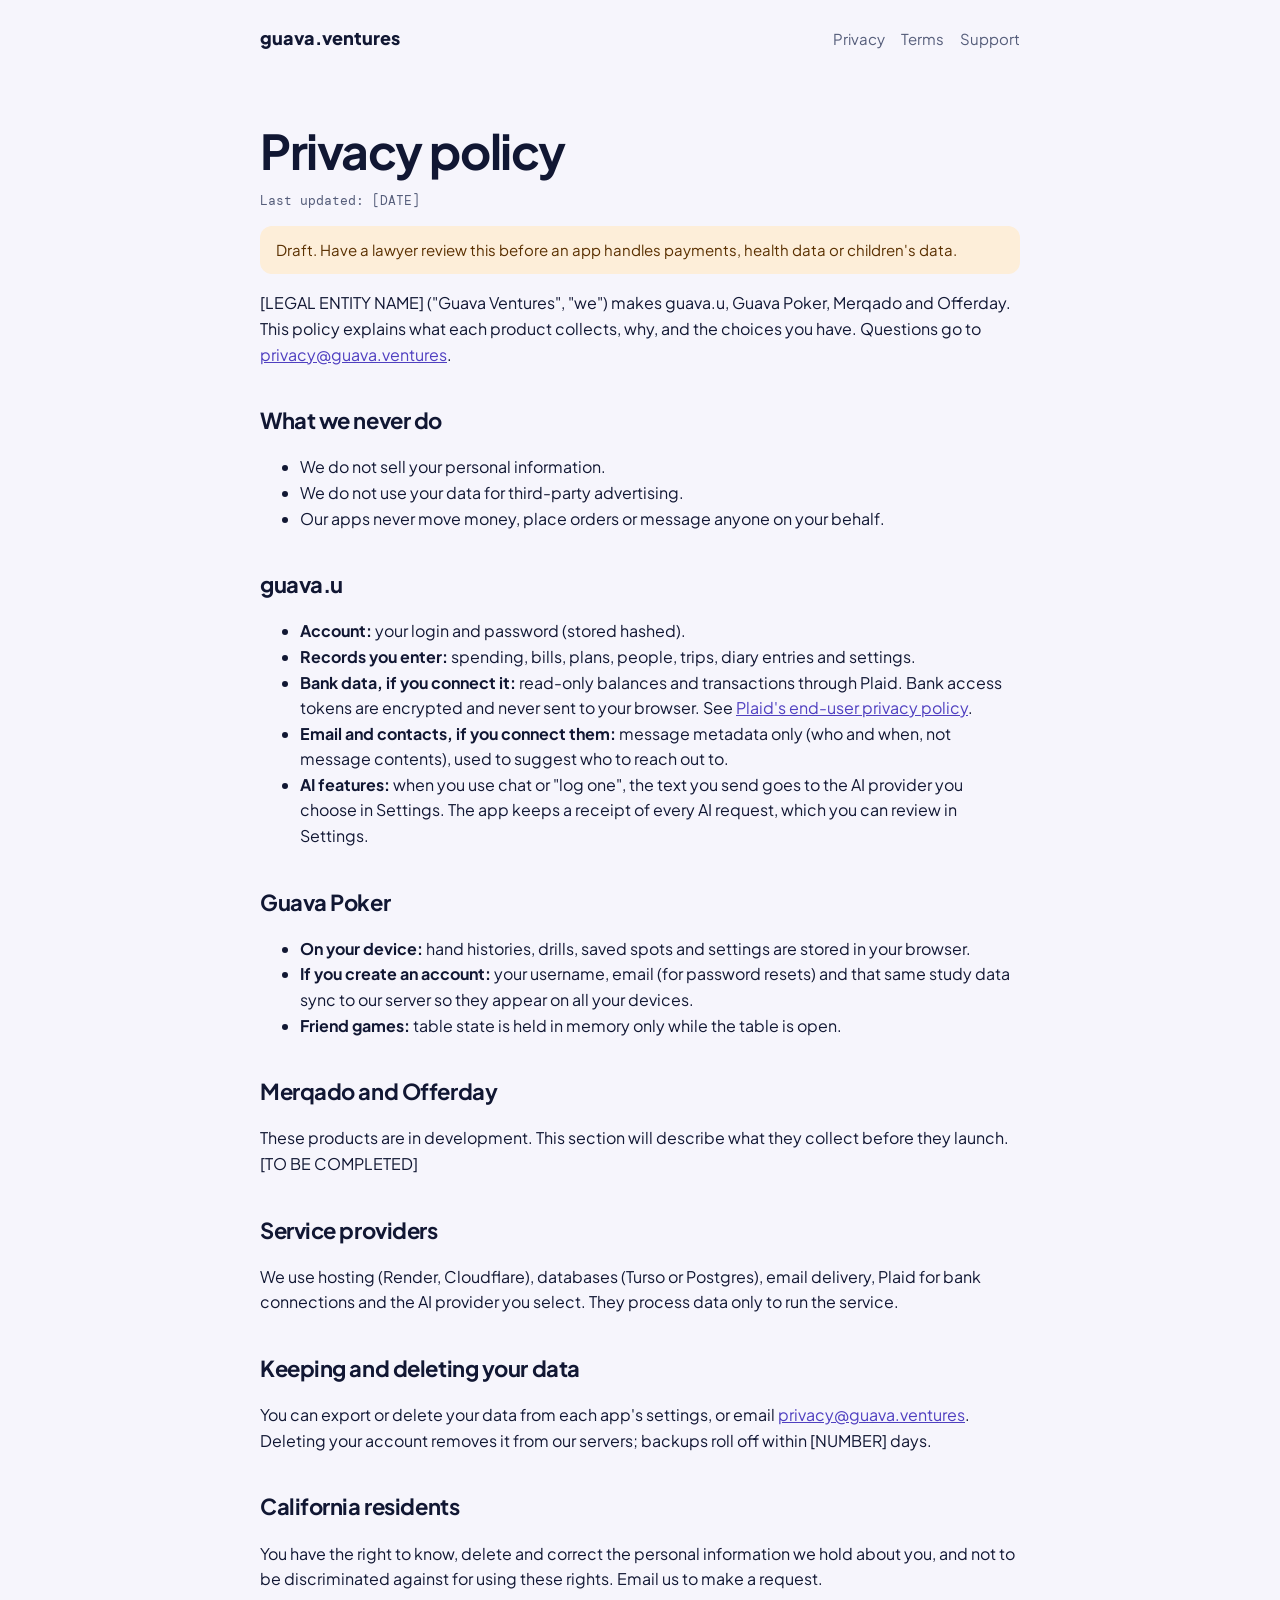
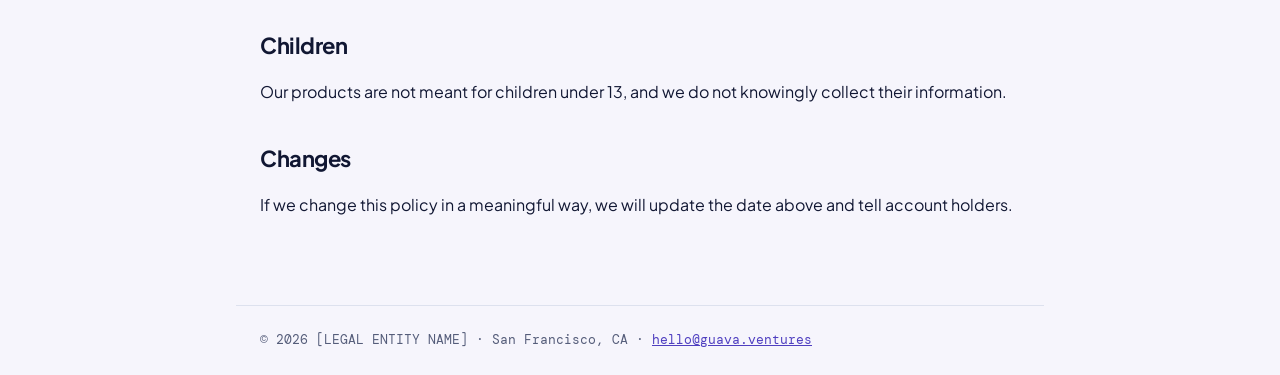
==== privacy/index.html @ d1579980 "Add the guava.ventures site: homepage, privacy, terms and support Co-Authored-By: Claude Opus 5.5 <n" ====
<!doctype html>
<html lang="en">
<head>
<meta charset="utf-8">
<meta name="viewport" content="width=device-width, initial-scale=1">
<title>Privacy policy · Guava Ventures</title>
<link rel="preconnect" href="https://fonts.googleapis.com">
<link href="https://fonts.googleapis.com/css2?family=Plus+Jakarta+Sans:wght@400;600;700;800&amp;family=DM+Mono:wght@400;500&amp;display=swap" rel="stylesheet">
<style>
body{margin:0;background:#f6f5fc;color:#111733;font-family:'Plus Jakarta Sans',ui-sans-serif,system-ui,sans-serif;line-height:1.6}
a{color:#4f3fc0}a:hover{color:#382a99}
nav,main,footer{max-width:760px;margin:0 auto;padding:24px}
nav{display:flex;flex-wrap:wrap;gap:16px;justify-content:space-between;align-items:center}
nav a.home{font-weight:800;font-size:18px;color:#111733;text-decoration:none}
nav .links a{margin-left:16px;color:#555d7a;text-decoration:none;font-size:15px}
h1{font-size:clamp(34px,6vw,48px);letter-spacing:-.03em;line-height:1.1;margin:24px 0 8px}
h2{font-size:22px;letter-spacing:-.02em;margin:36px 0 8px}
.meta{font-family:'DM Mono',ui-monospace,monospace;font-size:13px;color:#555d7a}
.note{background:#fdeed9;color:#5a3000;border-radius:12px;padding:12px 16px;font-size:15px}
footer{font-family:'DM Mono',ui-monospace,monospace;font-size:13px;color:#555d7a;border-top:1px solid #dde1ee;margin-top:48px}
</style>
</head>
<body>
<nav><a class="home" href="/">guava.ventures</a><span class="links"><a href="/privacy/">Privacy</a><a href="/terms/">Terms</a><a href="/support/">Support</a></span></nav>
<main>
<h1>Privacy policy</h1>
<p class="meta">Last updated: [DATE]</p>
<p class="note">Draft. Have a lawyer review this before an app handles payments, health data or children's data.</p>
<p>[LEGAL ENTITY NAME] ("Guava Ventures", "we") makes guava.u, Guava Poker, Merqado and Offerday. This policy explains what each product collects, why, and the choices you have. Questions go to <a href="mailto:privacy@guava.ventures">privacy@guava.ventures</a>.</p>
<h2>What we never do</h2>
<ul><li>We do not sell your personal information.</li><li>We do not use your data for third-party advertising.</li><li>Our apps never move money, place orders or message anyone on your behalf.</li></ul>
<h2>guava.u</h2>
<ul>
<li><strong>Account:</strong> your login and password (stored hashed).</li>
<li><strong>Records you enter:</strong> spending, bills, plans, people, trips, diary entries and settings.</li>
<li><strong>Bank data, if you connect it:</strong> read-only balances and transactions through Plaid. Bank access tokens are encrypted and never sent to your browser. See <a href="https://plaid.com/legal/#end-user-privacy-policy">Plaid's end-user privacy policy</a>.</li>
<li><strong>Email and contacts, if you connect them:</strong> message metadata only (who and when, not message contents), used to suggest who to reach out to.</li>
<li><strong>AI features:</strong> when you use chat or "log one", the text you send goes to the AI provider you choose in Settings. The app keeps a receipt of every AI request, which you can review in Settings.</li>
</ul>
<h2>Guava Poker</h2>
<ul>
<li><strong>On your device:</strong> hand histories, drills, saved spots and settings are stored in your browser.</li>
<li><strong>If you create an account:</strong> your username, email (for password resets) and that same study data sync to our server so they appear on all your devices.</li>
<li><strong>Friend games:</strong> table state is held in memory only while the table is open.</li>
</ul>
<h2>Merqado and Offerday</h2>
<p>These products are in development. This section will describe what they collect before they launch. [TO BE COMPLETED]</p>
<h2>Service providers</h2>
<p>We use hosting (Render, Cloudflare), databases (Turso or Postgres), email delivery, Plaid for bank connections and the AI provider you select. They process data only to run the service.</p>
<h2>Keeping and deleting your data</h2>
<p>You can export or delete your data from each app's settings, or email <a href="mailto:privacy@guava.ventures">privacy@guava.ventures</a>. Deleting your account removes it from our servers; backups roll off within [NUMBER] days.</p>
<h2>California residents</h2>
<p>You have the right to know, delete and correct the personal information we hold about you, and not to be discriminated against for using these rights. Email us to make a request.</p>
<h2>Children</h2>
<p>Our products are not meant for children under 13, and we do not knowingly collect their information.</p>
<h2>Changes</h2>
<p>If we change this policy in a meaningful way, we will update the date above and tell account holders.</p>
</main>
<footer>© 2026 [LEGAL ENTITY NAME] · San Francisco, CA · <a href="mailto:hello@guava.ventures">hello@guava.ventures</a></footer>
</body>
</html>
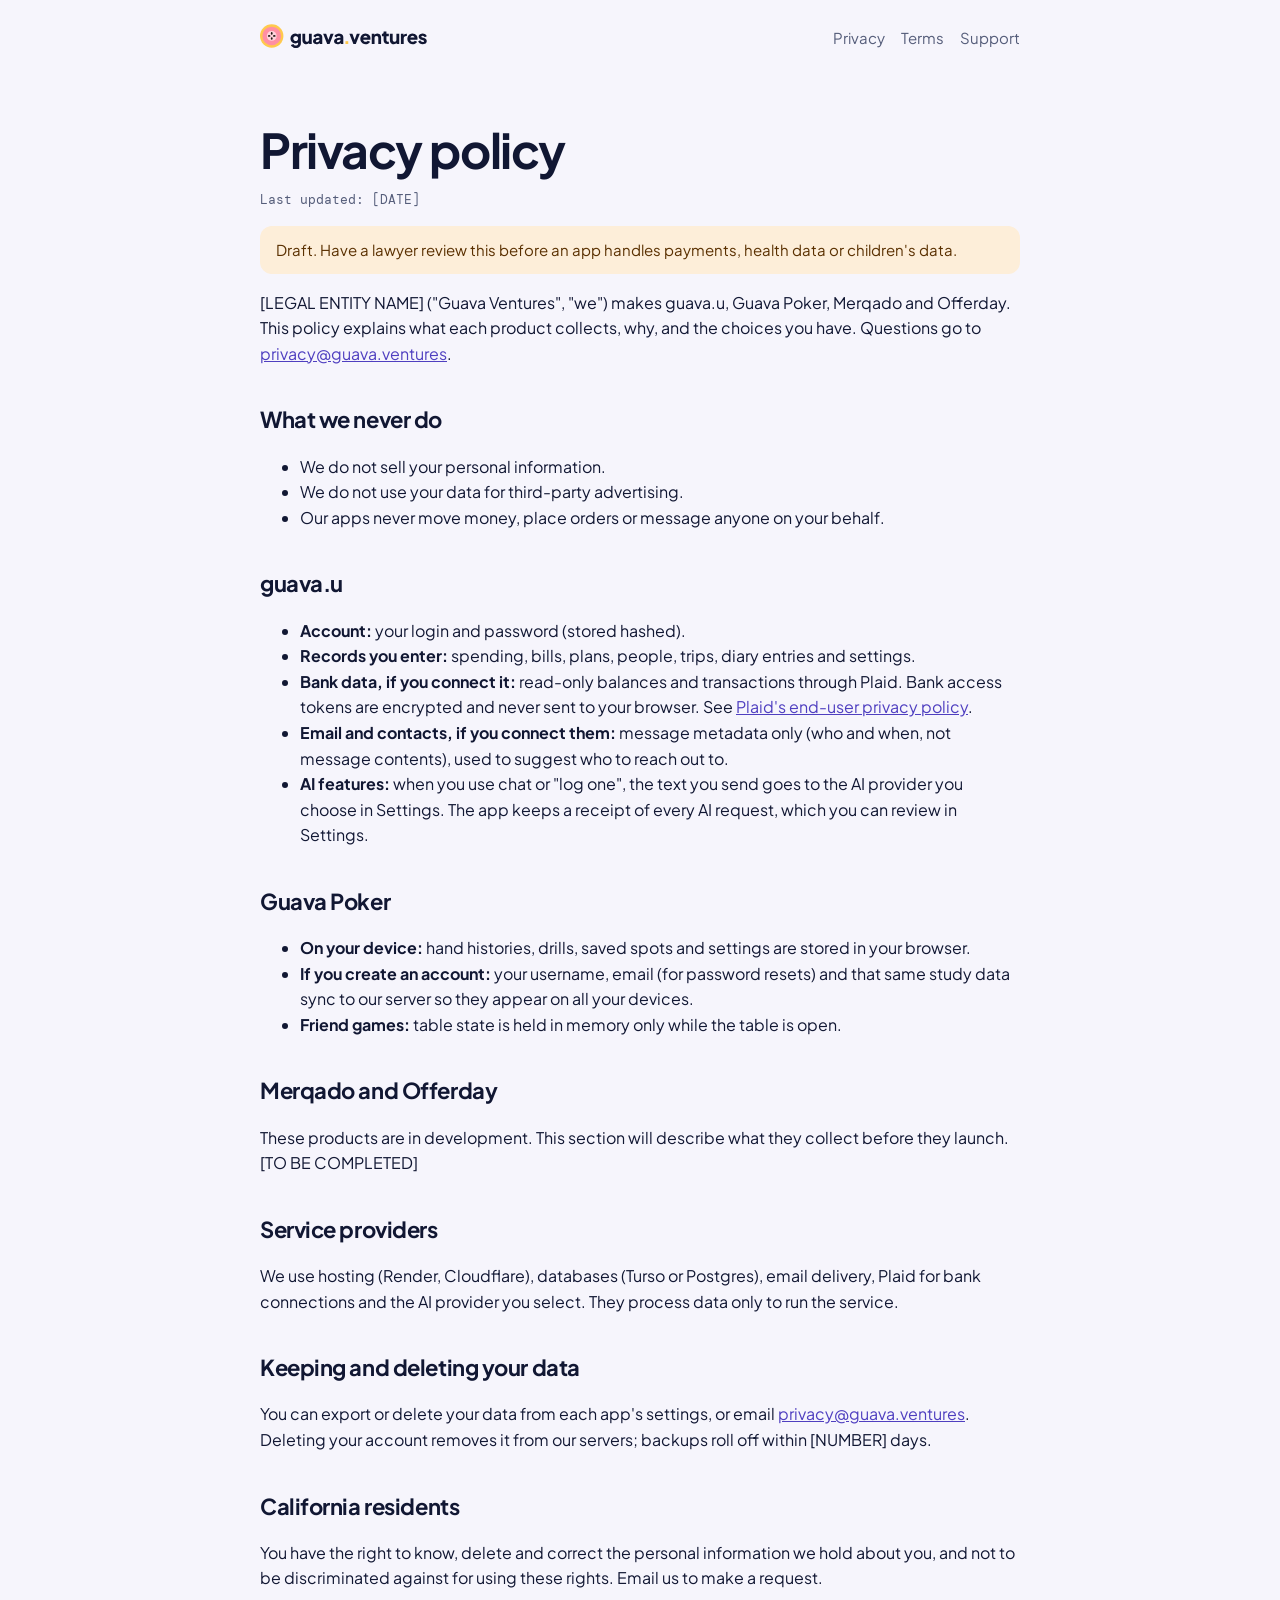
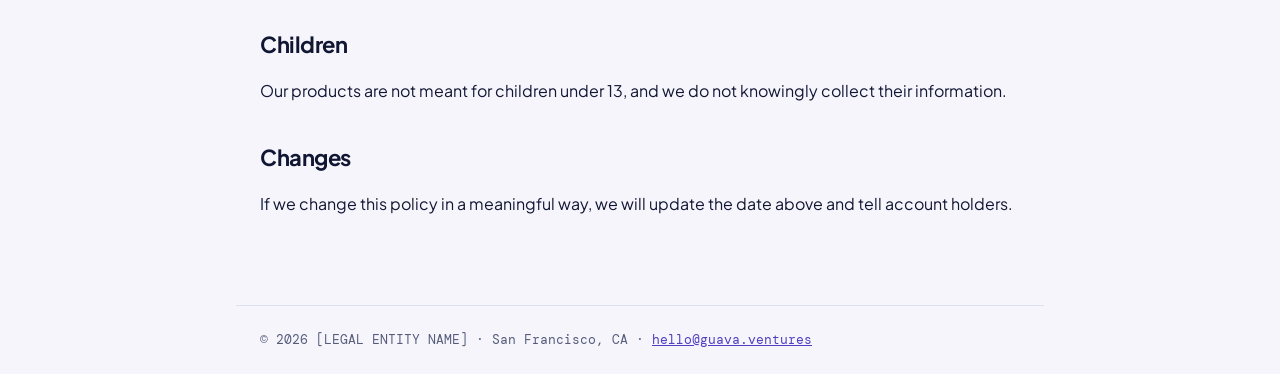
==== commit fa623d97: "Add the Guava Ventures logo to the site Dot wordmark plus the guava cross-section mark in the nav of" ====
--- a/privacy/index.html
+++ b/privacy/index.html
@@ -4,6 +4,10 @@
 <meta charset="utf-8">
 <meta name="viewport" content="width=device-width, initial-scale=1">
 <title>Privacy policy · Guava Ventures</title>
+<link rel="icon" href="/favicon.ico" sizes="any">
+<link rel="icon" href="/favicon.svg" type="image/svg+xml">
+<link rel="apple-touch-icon" href="/apple-touch-icon.png">
+<meta name="theme-color" content="#0a0f1e">
 <link rel="preconnect" href="https://fonts.googleapis.com">
 <link href="https://fonts.googleapis.com/css2?family=Plus+Jakarta+Sans:wght@400;600;700;800&amp;family=DM+Mono:wght@400;500&amp;display=swap" rel="stylesheet">
 <style>
@@ -11,7 +15,7 @@
 a{color:#4f3fc0}a:hover{color:#382a99}
 nav,main,footer{max-width:760px;margin:0 auto;padding:24px}
 nav{display:flex;flex-wrap:wrap;gap:16px;justify-content:space-between;align-items:center}
-nav a.home{font-weight:800;font-size:18px;color:#111733;text-decoration:none}
+nav a.home{display:block;line-height:0}nav a.home img{height:28px;width:auto;display:block}
 nav .links a{margin-left:16px;color:#555d7a;text-decoration:none;font-size:15px}
 h1{font-size:clamp(34px,6vw,48px);letter-spacing:-.03em;line-height:1.1;margin:24px 0 8px}
 h2{font-size:22px;letter-spacing:-.02em;margin:36px 0 8px}
@@ -21,7 +25,7 @@
 </style>
 </head>
 <body>
-<nav><a class="home" href="/">guava.ventures</a><span class="links"><a href="/privacy/">Privacy</a><a href="/terms/">Terms</a><a href="/support/">Support</a></span></nav>
+<nav><a class="home" href="/"><img src="/assets/logo/guava-ventures-lockup-ink.svg" alt="Guava Ventures" height="28"></a><span class="links"><a href="/privacy/">Privacy</a><a href="/terms/">Terms</a><a href="/support/">Support</a></span></nav>
 <main>
 <h1>Privacy policy</h1>
 <p class="meta">Last updated: [DATE]</p>
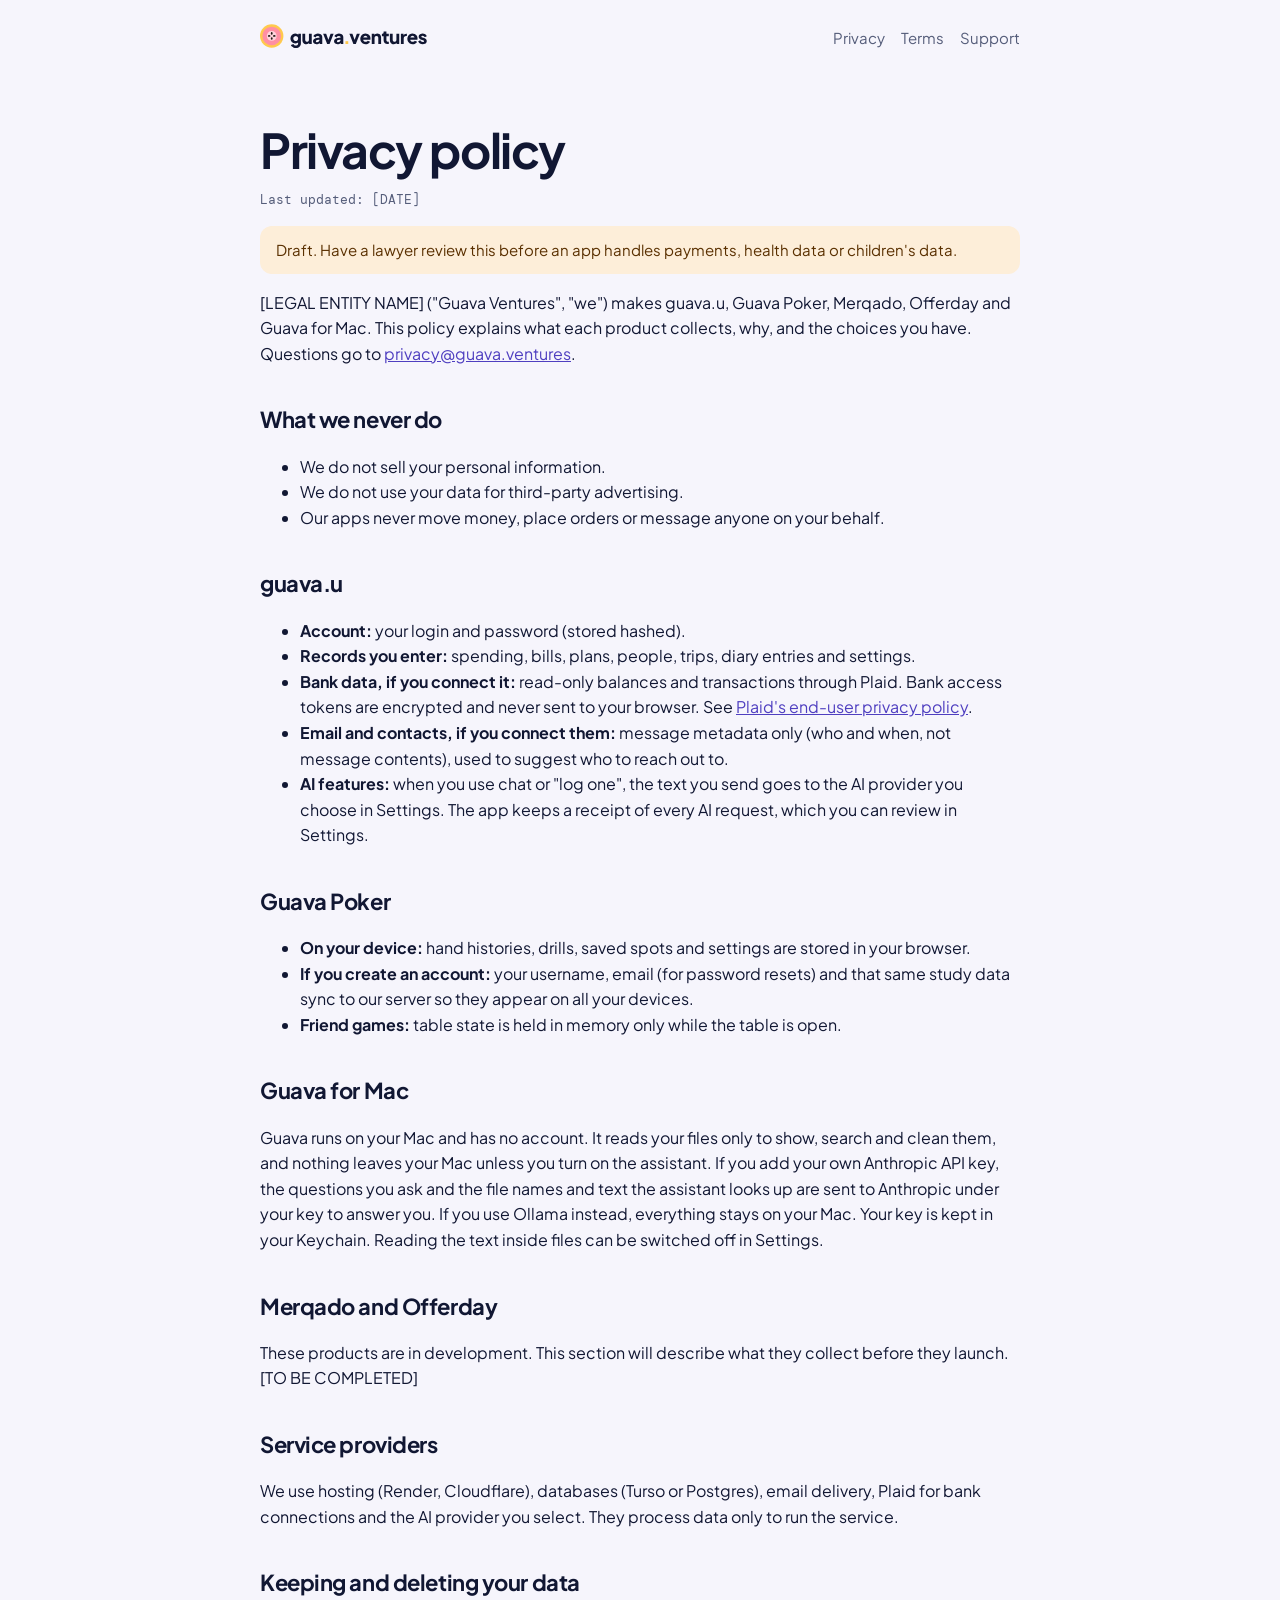
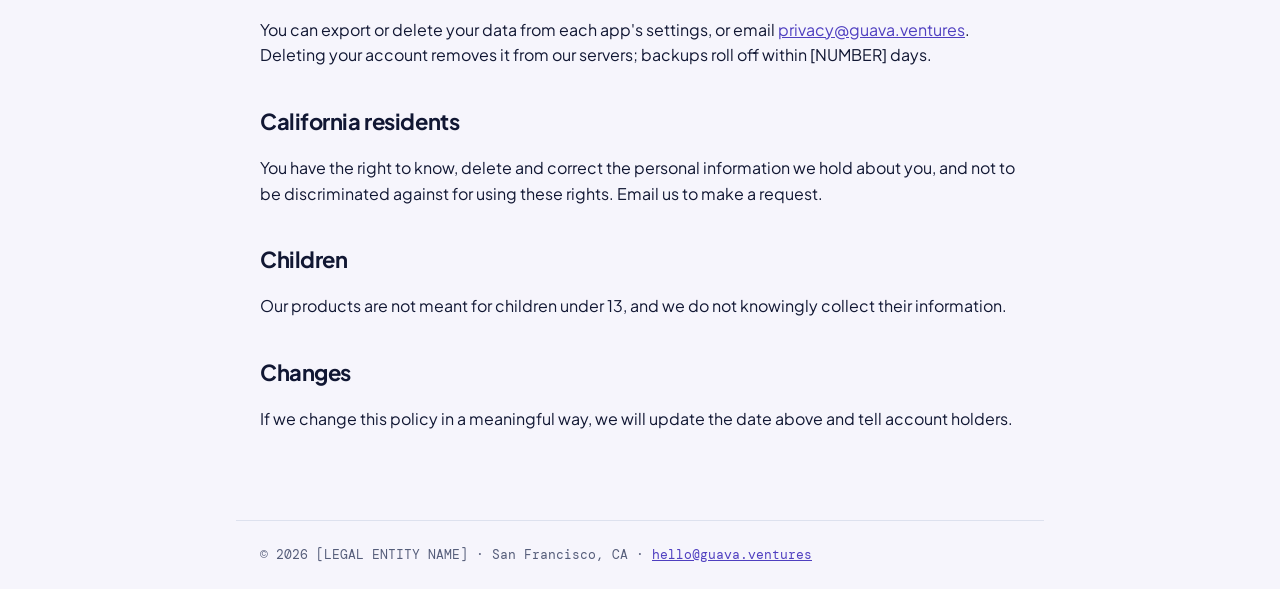
==== commit a2715dc9: "Add Guava for Mac to the site with a download New homepage section and nav link for the Guava Mac ap" ====
--- a/privacy/index.html
+++ b/privacy/index.html
@@ -30,7 +30,7 @@
 <h1>Privacy policy</h1>
 <p class="meta">Last updated: [DATE]</p>
 <p class="note">Draft. Have a lawyer review this before an app handles payments, health data or children's data.</p>
-<p>[LEGAL ENTITY NAME] ("Guava Ventures", "we") makes guava.u, Guava Poker, Merqado and Offerday. This policy explains what each product collects, why, and the choices you have. Questions go to <a href="mailto:privacy@guava.ventures">privacy@guava.ventures</a>.</p>
+<p>[LEGAL ENTITY NAME] ("Guava Ventures", "we") makes guava.u, Guava Poker, Merqado, Offerday and Guava for Mac. This policy explains what each product collects, why, and the choices you have. Questions go to <a href="mailto:privacy@guava.ventures">privacy@guava.ventures</a>.</p>
 <h2>What we never do</h2>
 <ul><li>We do not sell your personal information.</li><li>We do not use your data for third-party advertising.</li><li>Our apps never move money, place orders or message anyone on your behalf.</li></ul>
 <h2>guava.u</h2>
@@ -47,6 +47,8 @@
 <li><strong>If you create an account:</strong> your username, email (for password resets) and that same study data sync to our server so they appear on all your devices.</li>
 <li><strong>Friend games:</strong> table state is held in memory only while the table is open.</li>
 </ul>
+<h2>Guava for Mac</h2>
+<p>Guava runs on your Mac and has no account. It reads your files only to show, search and clean them, and nothing leaves your Mac unless you turn on the assistant. If you add your own Anthropic API key, the questions you ask and the file names and text the assistant looks up are sent to Anthropic under your key to answer you. If you use Ollama instead, everything stays on your Mac. Your key is kept in your Keychain. Reading the text inside files can be switched off in Settings.</p>
 <h2>Merqado and Offerday</h2>
 <p>These products are in development. This section will describe what they collect before they launch. [TO BE COMPLETED]</p>
 <h2>Service providers</h2>
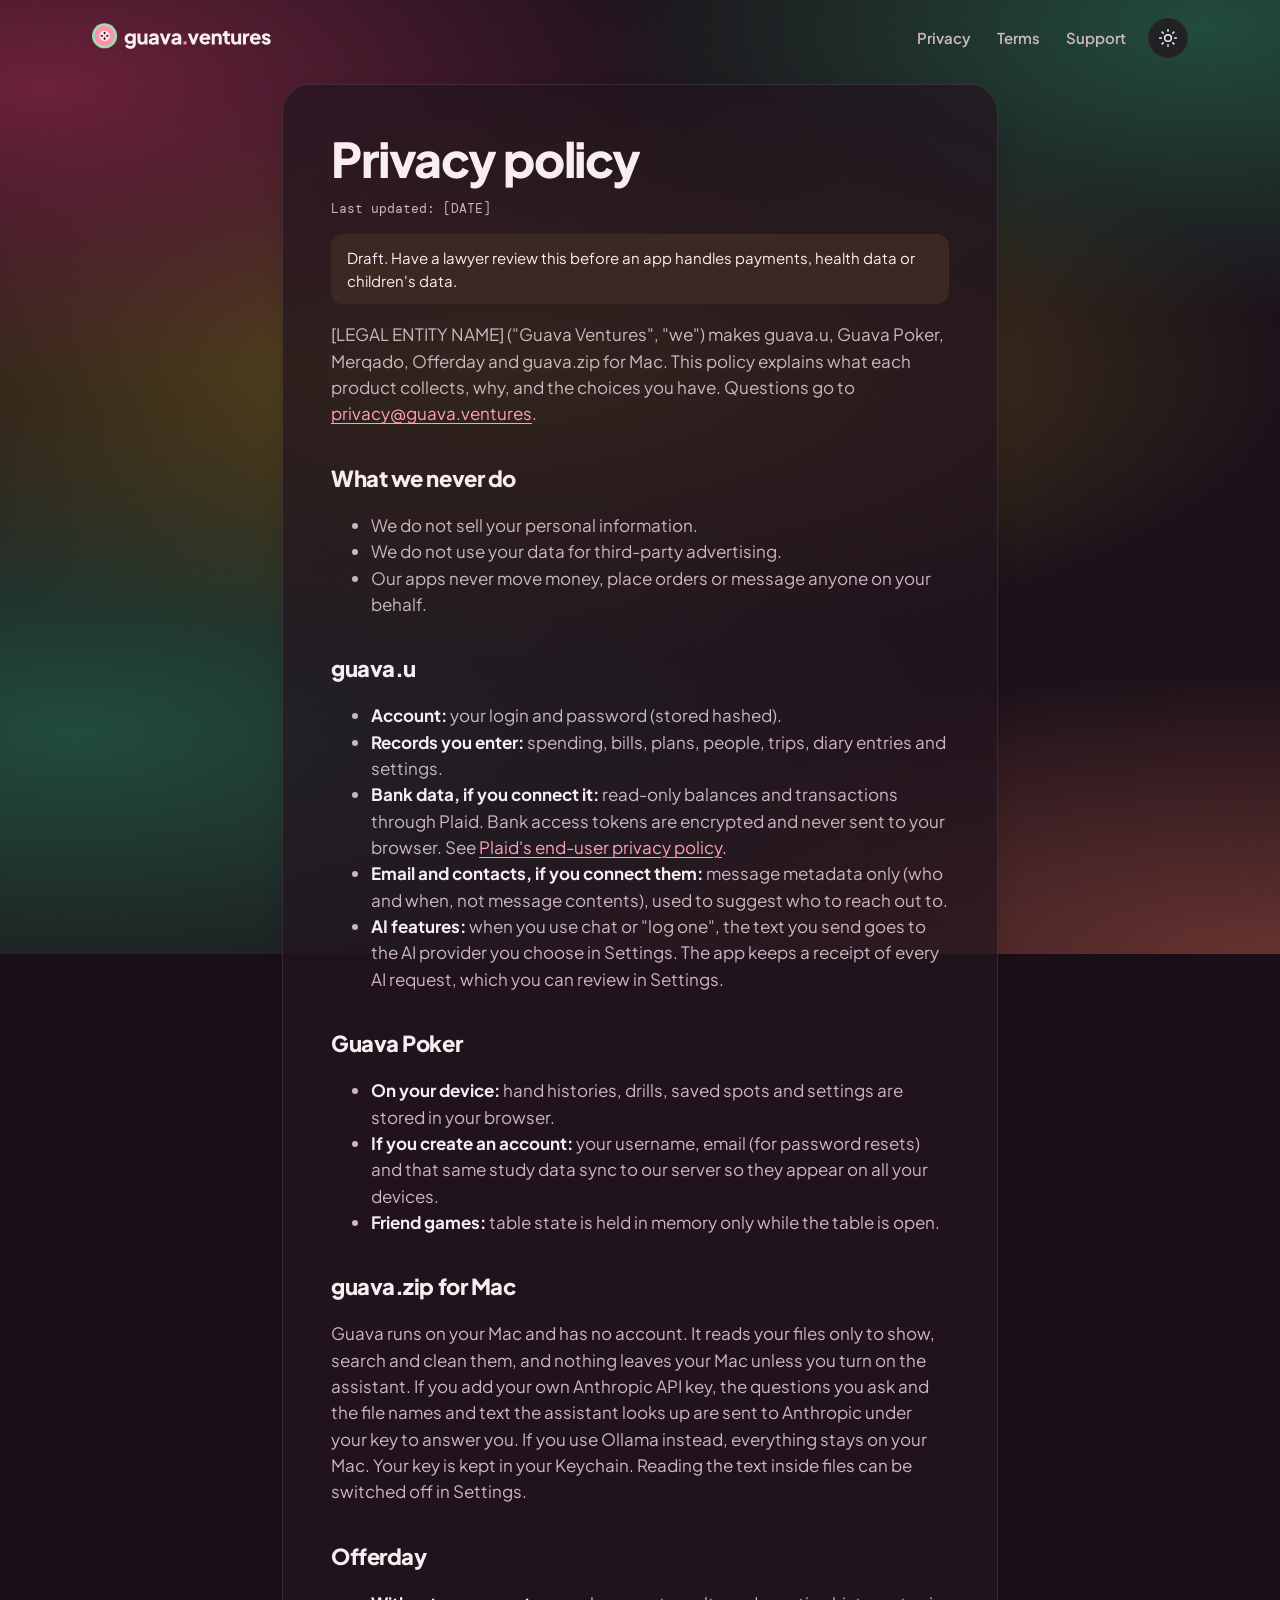
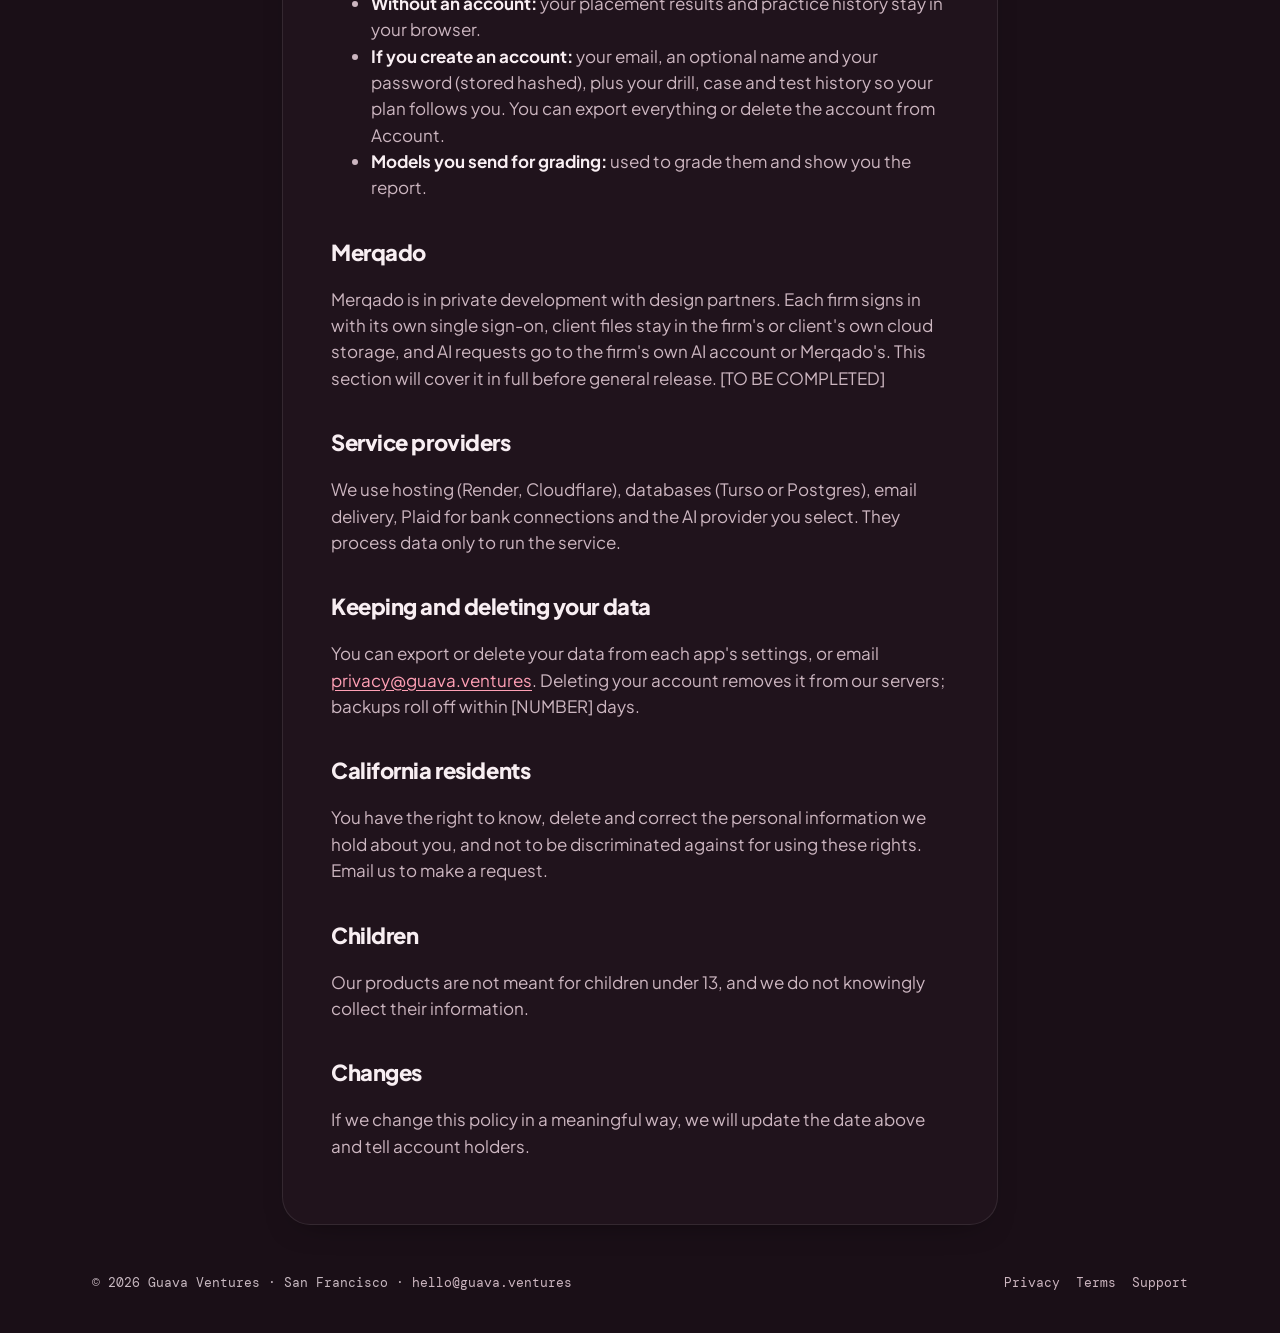
==== commit 6cc780bf: "Rebuild the site on the Guava theme and bring every product up to date - Living Guava sky (assets/gu" ====
--- a/privacy/index.html
+++ b/privacy/index.html
@@ -2,35 +2,37 @@
 <html lang="en">
 <head>
 <meta charset="utf-8">
-<meta name="viewport" content="width=device-width, initial-scale=1">
+<meta name="viewport" content="width=device-width, initial-scale=1, viewport-fit=cover">
 <title>Privacy policy · Guava Ventures</title>
 <link rel="icon" href="/favicon.ico" sizes="any">
 <link rel="icon" href="/favicon.svg" type="image/svg+xml">
 <link rel="apple-touch-icon" href="/apple-touch-icon.png">
-<meta name="theme-color" content="#0a0f1e">
+<meta name="theme-color" content="#fff4f2">
+<script>try{var c=JSON.parse(localStorage.getItem("guava-sky-vars")||"null");if(c){var r=document.documentElement;for(var k in c.v)r.style.setProperty(k,c.v[k]);r.dataset.theme=c.t;r.style.colorScheme=c.t;}}catch(e){}</script>
 <link rel="preconnect" href="https://fonts.googleapis.com">
-<link href="https://fonts.googleapis.com/css2?family=Plus+Jakarta+Sans:wght@400;600;700;800&amp;family=DM+Mono:wght@400;500&amp;display=swap" rel="stylesheet">
-<style>
-body{margin:0;background:#f6f5fc;color:#111733;font-family:'Plus Jakarta Sans',ui-sans-serif,system-ui,sans-serif;line-height:1.6}
-a{color:#4f3fc0}a:hover{color:#382a99}
-nav,main,footer{max-width:760px;margin:0 auto;padding:24px}
-nav{display:flex;flex-wrap:wrap;gap:16px;justify-content:space-between;align-items:center}
-nav a.home{display:block;line-height:0}nav a.home img{height:28px;width:auto;display:block}
-nav .links a{margin-left:16px;color:#555d7a;text-decoration:none;font-size:15px}
-h1{font-size:clamp(34px,6vw,48px);letter-spacing:-.03em;line-height:1.1;margin:24px 0 8px}
-h2{font-size:22px;letter-spacing:-.02em;margin:36px 0 8px}
-.meta{font-family:'DM Mono',ui-monospace,monospace;font-size:13px;color:#555d7a}
-.note{background:#fdeed9;color:#5a3000;border-radius:12px;padding:12px 16px;font-size:15px}
-footer{font-family:'DM Mono',ui-monospace,monospace;font-size:13px;color:#555d7a;border-top:1px solid #dde1ee;margin-top:48px}
-</style>
+<link rel="preconnect" href="https://fonts.gstatic.com" crossorigin>
+<link rel="stylesheet" href="/assets/site.css">
+<script type="module" src="/assets/site.js"></script>
 </head>
 <body>
-<nav><a class="home" href="/"><img src="/assets/logo/guava-ventures-lockup-ink.svg" alt="Guava Ventures" height="28"></a><span class="links"><a href="/privacy/">Privacy</a><a href="/terms/">Terms</a><a href="/support/">Support</a></span></nav>
-<main>
+<div class="page">
+<header class="site-head">
+<nav class="wrap-x" aria-label="Main">
+<a class="logo" href="/" aria-label="Guava Ventures home"><img class="ink" src="/assets/logo/guava-ventures-lockup-ink.svg" alt="Guava Ventures" width="178" height="28"><img class="white" src="/assets/logo/guava-ventures-lockup-white.svg" alt="Guava Ventures" width="178" height="28"></a>
+<div class="nav-links">
+<a class="p" href="/privacy/">Privacy</a>
+<a class="p" href="/terms/">Terms</a>
+<a class="p" href="/support/">Support</a>
+<button class="icon-btn" type="button" id="appearance-btn" aria-label="Appearance" aria-expanded="false" style="margin-left:8px"><svg viewBox="0 0 24 24" fill="none" stroke="currentColor" stroke-width="1.8" stroke-linecap="round" stroke-linejoin="round"><circle cx="12" cy="12" r="4"/><path d="M12 2v2M12 20v2M4.93 4.93l1.41 1.41M17.66 17.66l1.41 1.41M2 12h2M20 12h2M4.93 19.07l1.41-1.41M17.66 6.34l1.41-1.41"/></svg></button>
+</div>
+</nav>
+</header>
+<main class="doc" id="main">
+<div class="card">
 <h1>Privacy policy</h1>
 <p class="meta">Last updated: [DATE]</p>
 <p class="note">Draft. Have a lawyer review this before an app handles payments, health data or children's data.</p>
-<p>[LEGAL ENTITY NAME] ("Guava Ventures", "we") makes guava.u, Guava Poker, Merqado, Offerday and Guava for Mac. This policy explains what each product collects, why, and the choices you have. Questions go to <a href="mailto:privacy@guava.ventures">privacy@guava.ventures</a>.</p>
+<p>[LEGAL ENTITY NAME] ("Guava Ventures", "we") makes guava.u, Guava Poker, Merqado, Offerday and guava.zip for Mac. This policy explains what each product collects, why, and the choices you have. Questions go to <a href="mailto:privacy@guava.ventures">privacy@guava.ventures</a>.</p>
 <h2>What we never do</h2>
 <ul><li>We do not sell your personal information.</li><li>We do not use your data for third-party advertising.</li><li>Our apps never move money, place orders or message anyone on your behalf.</li></ul>
 <h2>guava.u</h2>
@@ -47,10 +49,16 @@
 <li><strong>If you create an account:</strong> your username, email (for password resets) and that same study data sync to our server so they appear on all your devices.</li>
 <li><strong>Friend games:</strong> table state is held in memory only while the table is open.</li>
 </ul>
-<h2>Guava for Mac</h2>
+<h2>guava.zip for Mac</h2>
 <p>Guava runs on your Mac and has no account. It reads your files only to show, search and clean them, and nothing leaves your Mac unless you turn on the assistant. If you add your own Anthropic API key, the questions you ask and the file names and text the assistant looks up are sent to Anthropic under your key to answer you. If you use Ollama instead, everything stays on your Mac. Your key is kept in your Keychain. Reading the text inside files can be switched off in Settings.</p>
-<h2>Merqado and Offerday</h2>
-<p>These products are in development. This section will describe what they collect before they launch. [TO BE COMPLETED]</p>
+<h2>Offerday</h2>
+<ul>
+<li><strong>Without an account:</strong> your placement results and practice history stay in your browser.</li>
+<li><strong>If you create an account:</strong> your email, an optional name and your password (stored hashed), plus your drill, case and test history so your plan follows you. You can export everything or delete the account from Account.</li>
+<li><strong>Models you send for grading:</strong> used to grade them and show you the report.</li>
+</ul>
+<h2>Merqado</h2>
+<p>Merqado is in private development with design partners. Each firm signs in with its own single sign-on, client files stay in the firm's or client's own cloud storage, and AI requests go to the firm's own AI account or Merqado's. This section will cover it in full before general release. [TO BE COMPLETED]</p>
 <h2>Service providers</h2>
 <p>We use hosting (Render, Cloudflare), databases (Turso or Postgres), email delivery, Plaid for bank connections and the AI provider you select. They process data only to run the service.</p>
 <h2>Keeping and deleting your data</h2>
@@ -61,7 +69,12 @@
 <p>Our products are not meant for children under 13, and we do not knowingly collect their information.</p>
 <h2>Changes</h2>
 <p>If we change this policy in a meaningful way, we will update the date above and tell account holders.</p>
+</div>
 </main>
-<footer>© 2026 [LEGAL ENTITY NAME] · San Francisco, CA · <a href="mailto:hello@guava.ventures">hello@guava.ventures</a></footer>
+<footer class="site-foot wrap-x">
+<span>© 2026 Guava Ventures · San Francisco · <a href="mailto:hello@guava.ventures">hello@guava.ventures</a></span>
+<nav aria-label="Legal"><a href="/privacy/">Privacy</a><a href="/terms/">Terms</a><a href="/support/">Support</a></nav>
+</footer>
+</div>
 </body>
 </html>
--- a/assets/site.css
+++ b/assets/site.css
@@ -0,0 +1,279 @@
+/* guava.ventures: page styles on top of the Guava theme (guava-sky.js).
+   Every colour comes from the theme variables; none is hard-coded here except the Merqado and Offerday wordmarks. */
+
+:root {
+  /* Fallbacks before the sky script runs (Guava look at midday). */
+  --ground: #fff4f2; --panel: #ffffff; --panel-glass: rgba(255,255,255,.74); --ink: #2a1520; --ink-soft: #634753; --ink-faint: #785b67;
+  --rule: #f2e0e2; --rule-strong: #b89aa6; --accent: #821e39; --accent-fill: #d23a63; --on-accent: #ffffff; --accent-soft: #fbe3e9; --accent-line: #e99db1;
+  --good: #157a4f; --signal: #9c5208; --bad: #b8352f; --hero-bg: linear-gradient(135deg, #ff92a8, #9fdcb0, #f6e48a); --hero-on: #17132a;
+  --f-body: "Plus Jakarta Sans", ui-sans-serif, system-ui, sans-serif; --f-display: var(--f-body);
+  --f-mono: "DM Mono", ui-monospace, Menlo, monospace;
+  --radius-card: 20px;
+  --radius-big: 28px;
+  --shadow-card: 0 1px 1px rgba(40,24,110,.04), 0 12px 32px -20px rgba(40,24,110,.35);
+  --max: 1160px;
+  --gutter: clamp(16px, 4vw, 32px);
+}
+*, *::before, *::after { box-sizing: border-box; }
+html { scroll-behavior: smooth; -webkit-text-size-adjust: 100%; }
+body { line-height: 1.55; font-size: 17px; overflow-x: hidden; -webkit-font-smoothing: antialiased; }
+img { max-width: 100%; }
+a { color: var(--accent); text-underline-offset: 3px; }
+a:hover { color: var(--ink); }
+:focus-visible { outline: 2px solid var(--accent); outline-offset: 3px; border-radius: 6px; }
+::selection { background: var(--accent-soft); color: var(--ink); }
+.page { position: relative; z-index: 1; }
+.mono { font-family: var(--f-mono); }
+.wrap-x { max-width: var(--max); margin: 0 auto; padding-left: var(--gutter); padding-right: var(--gutter); }
+.skip { position: absolute; left: -999px; top: 8px; z-index: 50; }
+.skip:focus { left: 8px; }
+
+/* Logo: ink on a light sky, white on a dark one. */
+.logo { display: block; line-height: 0; }
+.logo img { height: 30px; width: auto; display: block; }
+.logo .white { display: none; }
+:root[data-theme="dark"] .logo .ink { display: none; }
+:root[data-theme="dark"] .logo .white { display: block; }
+
+/* Header: sits on the sky at rest, frosts once the page scrolls. */
+.site-head { position: sticky; top: 0; z-index: 10; }
+.site-head::before { content: ""; position: absolute; inset: 0 0 -28px; z-index: -1; opacity: 0; pointer-events: none; transition: opacity .2s ease;
+  background: color-mix(in srgb, var(--ground) 78%, transparent); -webkit-backdrop-filter: blur(24px) saturate(1.4); backdrop-filter: blur(24px) saturate(1.4);
+  -webkit-mask-image: linear-gradient(#000 calc(100% - 28px), transparent); mask-image: linear-gradient(#000 calc(100% - 28px), transparent); }
+body.scrolled .site-head::before { opacity: 1; }
+.site-head nav { display: flex; align-items: center; justify-content: space-between; gap: 12px; padding-top: 18px; padding-bottom: 18px; }
+.nav-links { display: flex; align-items: center; gap: 2px; }
+.nav-links a { padding: 8px 12px; border-radius: 999px; color: var(--ink-soft); text-decoration: none; font-size: 15px; font-weight: 600; }
+.nav-links a:hover { color: var(--ink); background: color-mix(in srgb, var(--panel) 55%, transparent); }
+.icon-btn { width: 40px; height: 40px; border-radius: 50%; display: grid; place-items: center; cursor: pointer; color: var(--ink);
+  border: 1px solid color-mix(in srgb, var(--rule) 75%, transparent); background: var(--panel-glass);
+  -webkit-backdrop-filter: blur(16px) saturate(1.3); backdrop-filter: blur(16px) saturate(1.3); }
+.icon-btn:hover { border-color: var(--accent); }
+.icon-btn svg { width: 20px; height: 20px; }
+@media (max-width: 860px) { .nav-links a.p { display: none; } }
+
+/* Buttons: pills. */
+.btn { display: inline-flex; align-items: center; justify-content: center; gap: 8px; padding: 13px 24px; border-radius: 999px; border: 0; cursor: pointer;
+  font: inherit; font-weight: 700; font-size: 16px; text-decoration: none; white-space: nowrap; transition: transform .15s ease, box-shadow .15s ease; }
+.btn:active { transform: scale(.98); }
+.btn-primary { background: var(--accent-fill); color: var(--on-accent); box-shadow: 0 10px 24px -14px var(--accent-fill); }
+.btn-primary:hover { color: var(--on-accent); box-shadow: 0 14px 28px -14px var(--accent-fill); }
+.btn-glass { background: var(--panel-glass); color: var(--ink); border: 1px solid color-mix(in srgb, var(--rule) 75%, transparent);
+  -webkit-backdrop-filter: blur(16px) saturate(1.3); backdrop-filter: blur(16px) saturate(1.3); }
+.btn-glass:hover { color: var(--ink); border-color: var(--accent); }
+.btn-sm { padding: 9px 16px; font-size: 14px; }
+
+/* Type. */
+.eyebrow { margin: 0; font-family: var(--f-mono); font-size: 13px; letter-spacing: .08em; text-transform: uppercase; color: var(--ink-soft); }
+.eyebrow b { color: var(--accent); font-weight: 500; }
+h1, h2, h3 { font-family: var(--f-display); margin: 0; color: var(--ink); }
+.display { font-size: clamp(46px, 8.2vw, 92px); line-height: .98; letter-spacing: -.045em; font-weight: 800; }
+.h1 { font-size: clamp(38px, 5.4vw, 56px); line-height: 1.04; letter-spacing: -.035em; font-weight: 800; }
+.h2 { font-size: clamp(30px, 4.4vw, 44px); line-height: 1.08; letter-spacing: -.03em; font-weight: 800; }
+.h3 { font-size: 22px; line-height: 1.2; letter-spacing: -.015em; font-weight: 800; }
+.lead { margin: 0; font-size: clamp(18px, 2.2vw, 21px); color: var(--ink-soft); }
+.dot { color: var(--accent); }
+
+/* Hero. */
+.hero { padding-top: clamp(56px, 11vh, 120px); padding-bottom: clamp(56px, 10vh, 112px); display: grid; gap: 28px; justify-items: center; text-align: center; }
+.hero .display { max-width: 15ch; }
+.hero .lead { max-width: 46ch; }
+.hero-ctas { display: flex; flex-wrap: wrap; gap: 12px; justify-content: center; }
+
+/* At a glance: one glass card per product. */
+.glance { padding-bottom: clamp(56px, 9vh, 96px); }
+.glance-grid { display: grid; grid-template-columns: repeat(5, minmax(0, 1fr)); gap: 12px; margin: 0; padding: 0; list-style: none; }
+@media (max-width: 1040px) { .glance-grid { grid-template-columns: repeat(3, minmax(0, 1fr)); } }
+@media (max-width: 680px) { .glance-grid { grid-template-columns: repeat(2, minmax(0, 1fr)); } }
+@media (max-width: 420px) { .glance-grid { grid-template-columns: 1fr; } }
+.glance-card { display: flex; flex-direction: column; gap: 10px; height: 100%; padding: 18px; color: var(--ink); text-decoration: none; transition: transform .2s ease, border-color .2s ease; }
+.glance-card:hover { color: var(--ink); transform: translateY(-2px); border-color: var(--accent-line); }
+.glance-card .num { font-family: var(--f-mono); font-size: 12px; color: var(--ink-faint); }
+.glance-card .name { font-weight: 800; font-size: 19px; letter-spacing: -.015em; }
+.glance-card .what { font-size: 14.5px; color: var(--ink-soft); line-height: 1.45; flex: 1; }
+.chip { display: inline-flex; align-items: center; gap: 6px; align-self: flex-start; padding: 4px 10px; border-radius: 999px; font-family: var(--f-mono); font-size: 11.5px;
+  letter-spacing: .06em; text-transform: uppercase; background: var(--accent-soft); color: var(--accent); }
+.chip i { width: 7px; height: 7px; border-radius: 50%; background: currentColor; }
+.chip.live { background: color-mix(in srgb, var(--good) 14%, var(--panel)); color: var(--good); }
+
+/* Product stories. */
+.product { padding-top: clamp(40px, 7vh, 72px); padding-bottom: clamp(40px, 7vh, 72px); scroll-margin-top: 64px; }
+.story { display: grid; grid-template-columns: minmax(0, 1fr) minmax(0, 1fr); gap: clamp(28px, 5vw, 64px); align-items: center; padding: clamp(24px, 4.5vw, 56px); border-radius: var(--radius-big); }
+.story.flip .copy { order: 2; }
+@media (max-width: 880px) { .story { grid-template-columns: 1fr; } .story.flip .copy { order: 0; } }
+.copy { display: flex; flex-direction: column; gap: 18px; min-width: 0; }
+.copy ul { margin: 0; padding: 0; list-style: none; display: grid; gap: 10px; }
+.copy li { position: relative; padding-left: 22px; color: var(--ink-soft); font-size: 16.5px; }
+.copy li::before { content: ""; position: absolute; left: 2px; top: .62em; width: 8px; height: 8px; border-radius: 50%; background: var(--accent-fill); }
+.copy li b { color: var(--ink); font-weight: 700; }
+.row { display: flex; flex-wrap: wrap; gap: 12px 18px; align-items: center; }
+.meta { font-family: var(--f-mono); font-size: 13px; color: var(--ink-faint); }
+.visual { display: flex; justify-content: center; min-width: 0; }
+
+/* Mock screens inside the stories: panels on panels, coloured only by theme variables. */
+.screen { width: 100%; background: var(--panel); border: 1px solid var(--rule); border-radius: 18px; overflow: hidden; box-shadow: 0 30px 60px -40px rgba(20,10,40,.55); }
+.screen-bar { display: flex; align-items: center; gap: 6px; padding: 11px 14px; border-bottom: 1px solid var(--rule); background: color-mix(in srgb, var(--accent-soft) 60%, var(--panel)); }
+.screen-bar i { width: 10px; height: 10px; border-radius: 50%; background: var(--rule-strong); opacity: .6; }
+.screen-bar span { margin-left: 8px; font-size: 13px; font-weight: 700; color: var(--ink-soft); }
+.screen-body { padding: 18px; display: grid; gap: 10px; }
+.line { display: flex; justify-content: space-between; align-items: center; gap: 12px; padding: 11px 13px; border-radius: 12px; background: color-mix(in srgb, var(--ground) 55%, var(--panel)); font-size: 14px; color: var(--ink); }
+.line .v { font-family: var(--f-mono); font-size: 13px; color: var(--ink-soft); white-space: nowrap; }
+.tile { width: 28px; height: 28px; border-radius: 9px; flex: none; display: grid; place-items: center; font-size: 13px; font-weight: 800; }
+
+/* Phone frame. */
+.phone { width: min(300px, 100%); border-radius: 46px; padding: 11px; background: var(--ink); box-shadow: 0 40px 70px -40px rgba(20,10,40,.7); }
+.phone-screen { position: relative; overflow: hidden; border-radius: 36px; min-height: 560px; display: flex; flex-direction: column; gap: 12px; padding: 22px 16px 16px; color: var(--ink);
+  background:
+    radial-gradient(90% 50% at var(--sun-x, 30%) 4%, var(--art1) 0%, transparent 70%),
+    radial-gradient(80% 45% at 92% 30%, var(--art2) 0%, transparent 72%),
+    radial-gradient(90% 45% at 8% 80%, var(--art3) 0%, transparent 72%),
+    radial-gradient(90% 40% at 92% 100%, var(--art4) 0%, transparent 70%),
+    var(--ground); }
+.phone-screen > * { position: relative; }
+:root[data-theme="dark"] .phone { background: color-mix(in srgb, var(--panel) 65%, #000); box-shadow: 0 0 0 1px var(--rule), 0 40px 70px -40px rgba(0,0,0,.8); }
+.phone img.shot { display: block; width: 100%; height: auto; border-radius: 36px; }
+.phone .status { display: flex; justify-content: space-between; font-size: 12px; font-weight: 700; padding: 0 6px; }
+.phone .hero-card { border-radius: 20px; padding: 16px; background: var(--hero-bg); color: var(--hero-on); }
+.phone .hero-card p { margin: 0; }
+.phone .glassrow { display: flex; align-items: center; gap: 10px; padding: 11px 12px; border-radius: 14px; background: var(--panel-glass); font-size: 13.5px; border: 1px solid color-mix(in srgb, var(--rule) 60%, transparent); }
+.phone .tabbar { margin-top: auto; display: flex; justify-content: space-around; padding: 11px 6px; border-radius: 22px; font-size: 11.5px; font-weight: 700; color: var(--ink-soft);
+  background: color-mix(in srgb, var(--panel) 82%, transparent); -webkit-backdrop-filter: blur(16px) saturate(1.3); backdrop-filter: blur(16px) saturate(1.3); }
+.phone .tabbar .on { color: var(--accent); }
+
+/* Poker table. */
+.felt { width: 100%; max-width: 520px; border-radius: 22px; padding: 24px; display: grid; gap: 16px; color: #fff;
+  background: radial-gradient(120% 90% at 30% 0%, rgba(255,255,255,.12), transparent 60%), color-mix(in srgb, var(--good) 56%, #000); }
+.felt .meta { color: inherit; opacity: .85; }
+.cards { display: flex; gap: 8px; flex-wrap: wrap; }
+.pcard { width: 48px; height: 68px; border-radius: 9px; background: var(--panel); color: var(--ink); display: grid; place-items: center; font-weight: 800; font-size: 18px; box-shadow: 0 6px 14px -8px rgba(0,0,0,.5); }
+.pcard.red { color: var(--bad); }
+.coach { background: var(--panel-glass); color: var(--ink); border-radius: 14px; padding: 14px; font-size: 15px; }
+.freq { display: flex; height: 10px; border-radius: 999px; overflow: hidden; }
+
+/* Merqado. Wordmark per the Merqado brand: Inter 300, Orchid gradient. */
+.merqado-word { font-family: "Inter", var(--f-display); font-weight: 300; letter-spacing: -.035em; line-height: 1.04; font-size: clamp(42px, 6vw, 62px);
+  background: linear-gradient(90deg, #6a6fa3, #9a4a96 50%, #d0267e); -webkit-background-clip: text; background-clip: text; color: transparent; padding-bottom: .06em; }
+.quote { font-family: "Newsreader", Georgia, serif; font-size: 18px; line-height: 1.45; font-style: italic; color: var(--ink); }
+.ask { border: 1px solid var(--rule-strong); border-radius: 12px; padding: 11px 13px; font-size: 14.5px; color: var(--ink-soft); }
+.src { display: flex; gap: 8px; flex-wrap: wrap; }
+.src span { font-family: var(--f-mono); font-size: 11.5px; padding: 3px 8px; border-radius: 6px; background: color-mix(in srgb, var(--ground) 55%, var(--panel)); color: var(--ink-soft); }
+
+/* Offerday. */
+.grade { display: grid; grid-template-columns: auto 1fr auto; gap: 8px 12px; align-items: center; font-size: 14px; }
+.grade .ok { color: var(--good); font-weight: 800; }
+.grade .no { color: var(--bad); font-weight: 800; }
+.meter { height: 8px; border-radius: 999px; background: color-mix(in srgb, var(--rule) 70%, transparent); overflow: hidden; }
+.meter i { display: block; height: 100%; border-radius: inherit; background: var(--accent-fill); }
+
+/* Mac + iPhone. */
+.devices { display: grid; grid-template-columns: minmax(0, 1fr) 128px; gap: 16px; align-items: end; width: 100%; max-width: 560px; }
+.devices .phone { width: 128px; padding: 6px; border-radius: 28px; }
+.devices :root[data-theme="dark"] .phone { background: color-mix(in srgb, var(--panel) 65%, #000); box-shadow: 0 0 0 1px var(--rule), 0 40px 70px -40px rgba(0,0,0,.8); }
+.phone img.shot { border-radius: 23px; }
+@media (max-width: 520px) { .devices { grid-template-columns: 1fr; justify-items: center; } }
+.mac-side { width: 30%; min-width: 0; padding: 14px 10px; display: flex; flex-direction: column; gap: 5px; font-size: 13px; color: var(--ink-soft); border-right: 1px solid var(--rule); background: color-mix(in srgb, var(--ground) 40%, var(--panel)); }
+.mac-side .sec { margin-top: 8px; font-family: var(--f-mono); font-size: 10.5px; letter-spacing: .08em; color: var(--accent); }
+.mac-side .on { color: var(--ink); font-weight: 700; }
+.check { width: 16px; height: 16px; border-radius: 5px; border: 1.5px solid var(--rule-strong); flex: none; display: grid; place-items: center; }
+.check.on { background: var(--accent-fill); border-color: var(--accent-fill); color: var(--on-accent); }
+.check svg { width: 10px; height: 10px; }
+
+/* Studio note + contact. */
+.studio { padding-top: clamp(48px, 8vh, 88px); padding-bottom: clamp(48px, 8vh, 88px); }
+.studio-grid { display: grid; grid-template-columns: repeat(3, minmax(0, 1fr)); gap: 12px; margin-top: 28px; }
+@media (max-width: 760px) { .studio-grid { grid-template-columns: 1fr; } }
+.studio-grid .card { display: grid; gap: 8px; padding: 22px; }
+.studio-grid .card p { margin: 0; color: var(--ink-soft); font-size: 15.5px; }
+.contact { padding-bottom: 40px; }
+.contact .card { display: grid; justify-items: center; gap: 18px; text-align: center; padding: clamp(32px, 6vw, 64px) 20px; border-radius: var(--radius-big); }
+.contact img { width: 56px; height: 56px; }
+
+/* Footer. */
+.site-foot { padding-top: 24px; padding-bottom: 40px; display: flex; flex-wrap: wrap; gap: 10px 20px; justify-content: space-between; align-items: center; font-family: var(--f-mono); font-size: 13px; color: var(--ink-faint); }
+.site-foot a { color: var(--ink-soft); text-decoration: none; }
+.site-foot a:hover { color: var(--ink); }
+.site-foot nav { display: flex; flex-wrap: wrap; gap: 16px; }
+
+/* Policy pages. */
+.doc { max-width: 780px; margin: 0 auto; padding: 8px var(--gutter) 24px; }
+.doc .card { padding: clamp(22px, 5vw, 48px); border-radius: var(--radius-big); }
+.doc h1 { font-size: clamp(34px, 6vw, 48px); letter-spacing: -.03em; line-height: 1.1; margin: 0 0 8px; font-weight: 800; }
+.doc h2 { font-size: 22px; letter-spacing: -.02em; margin: 34px 0 8px; font-weight: 800; }
+.doc p, .doc li { color: var(--ink-soft); }
+.doc strong { color: var(--ink); }
+.doc .note { background: color-mix(in srgb, var(--signal) 12%, var(--panel)); color: var(--ink); border-radius: 12px; padding: 12px 16px; font-size: 15px; }
+
+/* Appearance sheet. */
+.sheet-scrim { position: fixed; inset: 0; z-index: 30; background: rgba(8,6,16,.28); opacity: 0; pointer-events: none; transition: opacity .2s ease; }
+.sheet-scrim.open { opacity: 1; pointer-events: auto; }
+.sheet { position: fixed; z-index: 31; top: 12px; right: 12px; bottom: 12px; width: min(440px, calc(100vw - 24px)); border-radius: 26px; overflow: auto; overscroll-behavior: contain;
+  border: 1px solid color-mix(in srgb, var(--rule) 75%, transparent); box-shadow: 0 30px 80px -30px rgba(0,0,0,.5);
+  transform: translateX(calc(100% + 24px)); transition: transform .28s cubic-bezier(.2,.8,.2,1); scrollbar-width: none; }
+.sheet::-webkit-scrollbar { display: none; }
+.sheet.open { transform: none; }
+@media (max-width: 560px) { .sheet { top: auto; left: 8px; right: 8px; bottom: 8px; width: auto; max-height: 88vh; transform: translateY(calc(100% + 16px)); } }
+.sheet-head { position: sticky; top: 0; z-index: 2; display: flex; align-items: center; justify-content: space-between; padding: 16px 18px 12px; background: inherit; }
+.sheet-body { display: grid; gap: 22px; padding: 4px 18px 22px; }
+.sheet h3 { font-size: 13px; font-family: var(--f-mono); font-weight: 500; letter-spacing: .08em; text-transform: uppercase; color: var(--ink-soft); margin: 0 0 10px; }
+.preview { display: grid; justify-items: center; }
+.preview .phone { max-width: 300px; }
+@media (max-width: 560px) { .preview .phone { max-width: 230px; } }
+.preview .phone { width: 100%; padding: 7px; border-radius: 30px; }
+.preview .phone-screen { min-height: 0; border-radius: 24px; padding: 14px 12px 12px; gap: 9px; }
+.preview .hero-card { padding: 12px 14px; }
+.preview .glassrow { padding: 9px 10px; font-size: 12.5px; }
+.preview .tabbar { margin-top: 2px; }
+.looks { display: grid; grid-template-columns: repeat(2, minmax(0, 1fr)); gap: 8px; }
+.opt { display: grid; gap: 7px; padding: 8px; text-align: left; border-radius: 16px; cursor: pointer; font: inherit; color: var(--ink);
+  background: var(--panel-glass); border: 1.5px solid color-mix(in srgb, var(--rule) 80%, transparent); }
+.opt:hover { border-color: var(--accent-line); }
+.opt[aria-pressed="true"] { border-color: var(--accent); box-shadow: 0 0 0 1px var(--accent); }
+.opt .sw { height: 54px; border-radius: 11px; border: 1px solid rgba(0,0,0,.06); }
+.opt .nm { font-weight: 700; font-size: 14px; padding: 0 2px; }
+.opt .tg { font-size: 12px; color: var(--ink-faint); padding: 0 2px; margin-top: -5px; }
+.fonts { display: grid; grid-template-columns: repeat(3, minmax(0, 1fr)); gap: 8px; }
+.fonts .opt { justify-items: start; padding: 10px; }
+.fonts .aa { font-size: 26px; line-height: 1; font-weight: 700; }
+.set-row { display: flex; align-items: center; justify-content: space-between; gap: 12px; padding: 14px 16px; }
+.set-row .k { font-weight: 700; }
+.set-row .v { font-size: 13.5px; color: var(--ink-soft); }
+.switch { position: relative; width: 50px; height: 30px; flex: none; border-radius: 999px; border: 0; cursor: pointer; background: var(--rule-strong); transition: background .2s ease; }
+.switch::after { content: ""; position: absolute; top: 3px; left: 3px; width: 24px; height: 24px; border-radius: 50%; background: #fff; box-shadow: 0 2px 5px rgba(0,0,0,.25); transition: transform .2s ease; }
+.switch[aria-checked="true"] { background: var(--accent-fill); }
+.switch[aria-checked="true"]::after { transform: translateX(20px); }
+.timeline { display: grid; gap: 8px; padding: 14px 16px; }
+.timeline .top { display: flex; justify-content: space-between; gap: 10px; font-size: 14px; }
+.timeline .top b { font-family: var(--f-mono); font-weight: 500; }
+.timeline input { width: 100%; accent-color: var(--accent-fill); margin: 6px 0 0; }
+.marks { display: flex; justify-content: space-between; font-family: var(--f-mono); font-size: 11px; color: var(--ink-faint); }
+.timeline .foot { display: flex; justify-content: flex-end; }
+.city-list { display: none; gap: 10px; padding: 0 16px 14px; }
+.city-list.open { display: grid; }
+.city-list input[type="search"] { width: 100%; font: inherit; font-size: 15px; color: var(--ink); background: var(--panel); border: 1px solid var(--rule-strong); border-radius: 12px; padding: 10px 12px; }
+.chips { display: flex; flex-wrap: wrap; gap: 6px; }
+.chips button { font: inherit; font-size: 13px; padding: 6px 11px; border-radius: 999px; cursor: pointer; color: var(--ink); background: var(--panel-glass); border: 1px solid var(--rule); }
+.chips button:hover { border-color: var(--accent); }
+.city-msg { font-size: 13px; color: var(--ink-faint); }
+
+/* Play the day. */
+.play { position: fixed; inset: 0; z-index: 40; display: none; place-items: center; padding: 16px; background: rgba(8,6,16,.45); -webkit-backdrop-filter: blur(6px); backdrop-filter: blur(6px); }
+.play.open { display: grid; }
+.play-inner { display: grid; gap: 18px; justify-items: center; width: min(320px, 100%); }
+.play .phone { width: 100%; }
+.play .phone-screen { min-height: 460px; }
+.play-close { position: absolute; top: 16px; right: 16px; }
+.daybar { width: 100%; display: grid; gap: 8px; }
+.daybar .track { position: relative; height: 6px; border-radius: 999px; background: rgba(255,255,255,.3); }
+.daybar .fill { position: absolute; left: 0; top: 0; bottom: 0; border-radius: inherit; background: var(--accent-fill); }
+.daybar .knob { position: absolute; top: 50%; width: 18px; height: 18px; border-radius: 50%; background: #fff; translate: -50% -50%; box-shadow: 0 2px 6px rgba(0,0,0,.35); }
+.daybar .marks { color: #fff; text-shadow: 0 1px 3px rgba(0,0,0,.5); }
+.daybar .now { text-align: center; font-family: var(--f-mono); font-size: 14px; color: #fff; text-shadow: 0 1px 3px rgba(0,0,0,.5); }
+
+/* Reveal on scroll. */
+.reveal { opacity: 0; transform: translateY(18px); transition: opacity .7s ease, transform .7s cubic-bezier(.2,.8,.2,1); }
+.reveal.in { opacity: 1; transform: none; }
+@media (prefers-reduced-motion: reduce) {
+  html { scroll-behavior: auto; }
+  .reveal { opacity: 1; transform: none; transition: none; }
+  .sheet, .switch::after, .glance-card, .btn { transition: none; }
+}
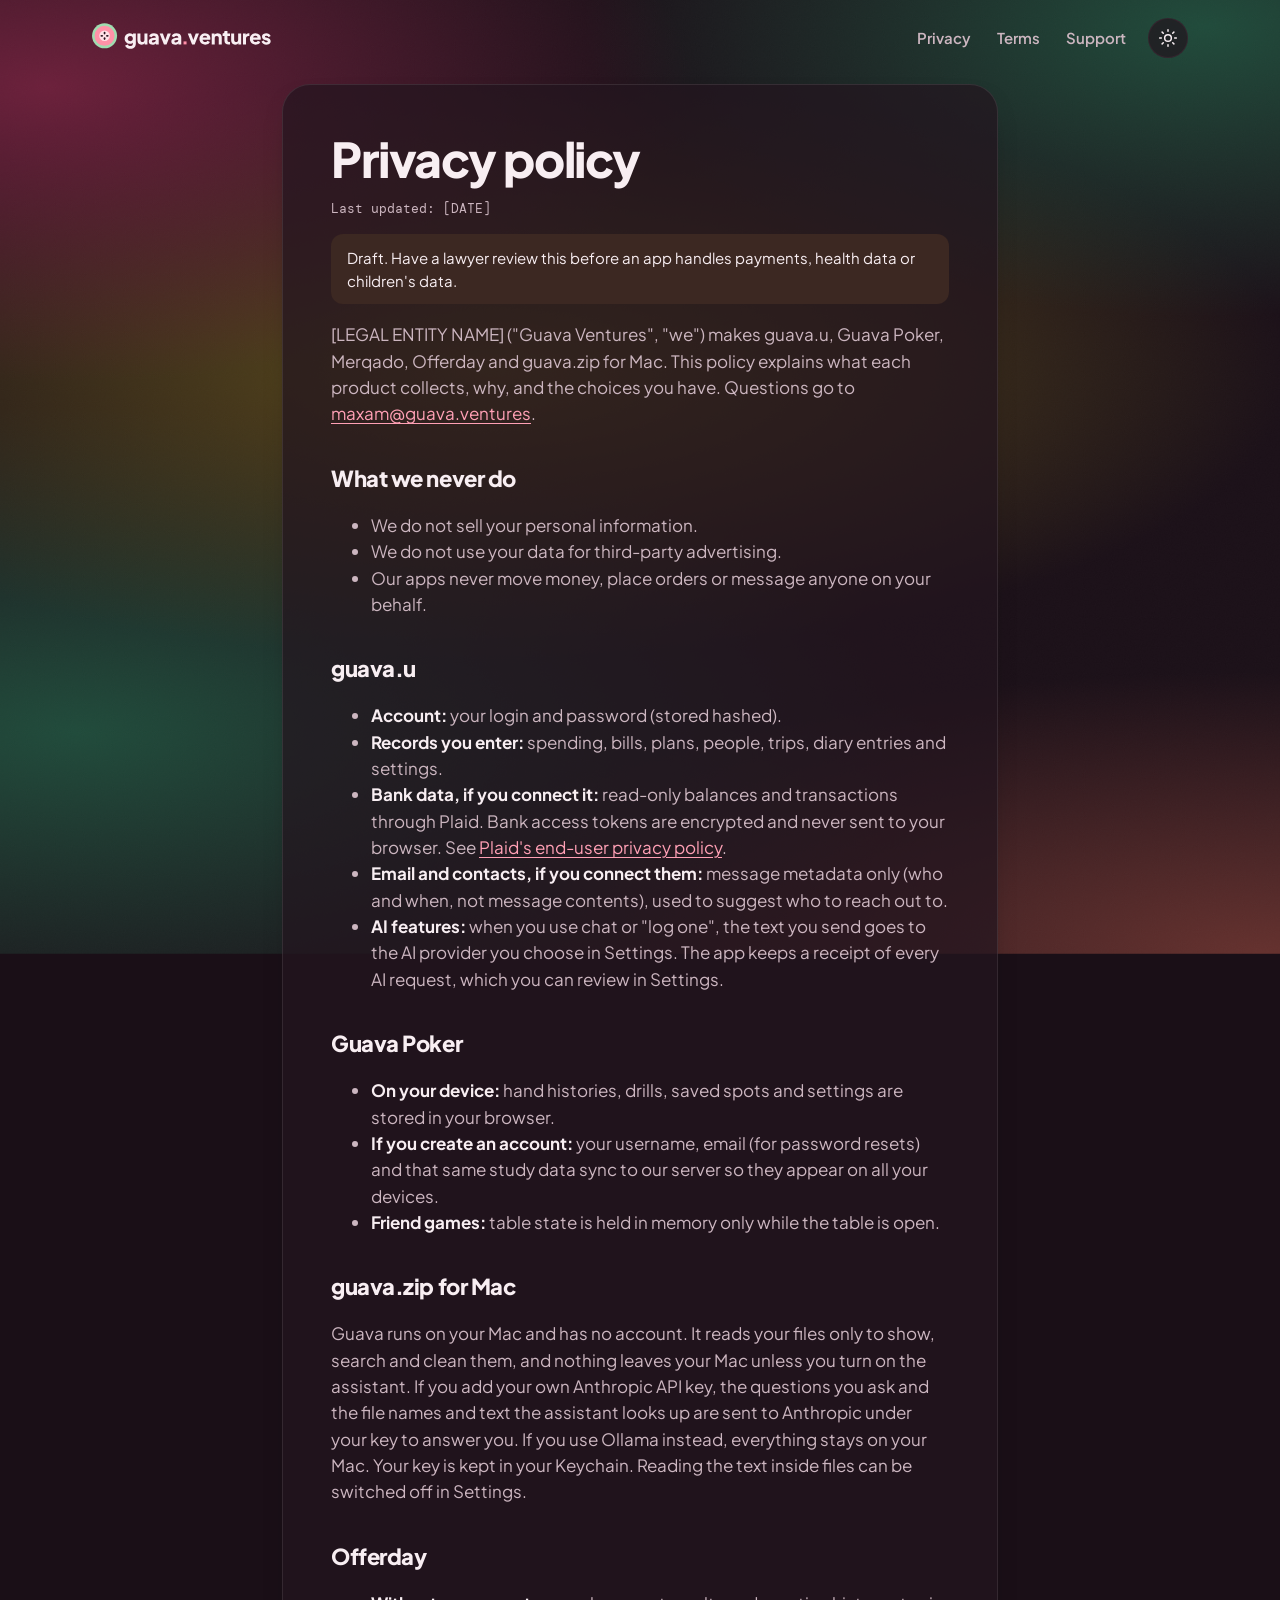
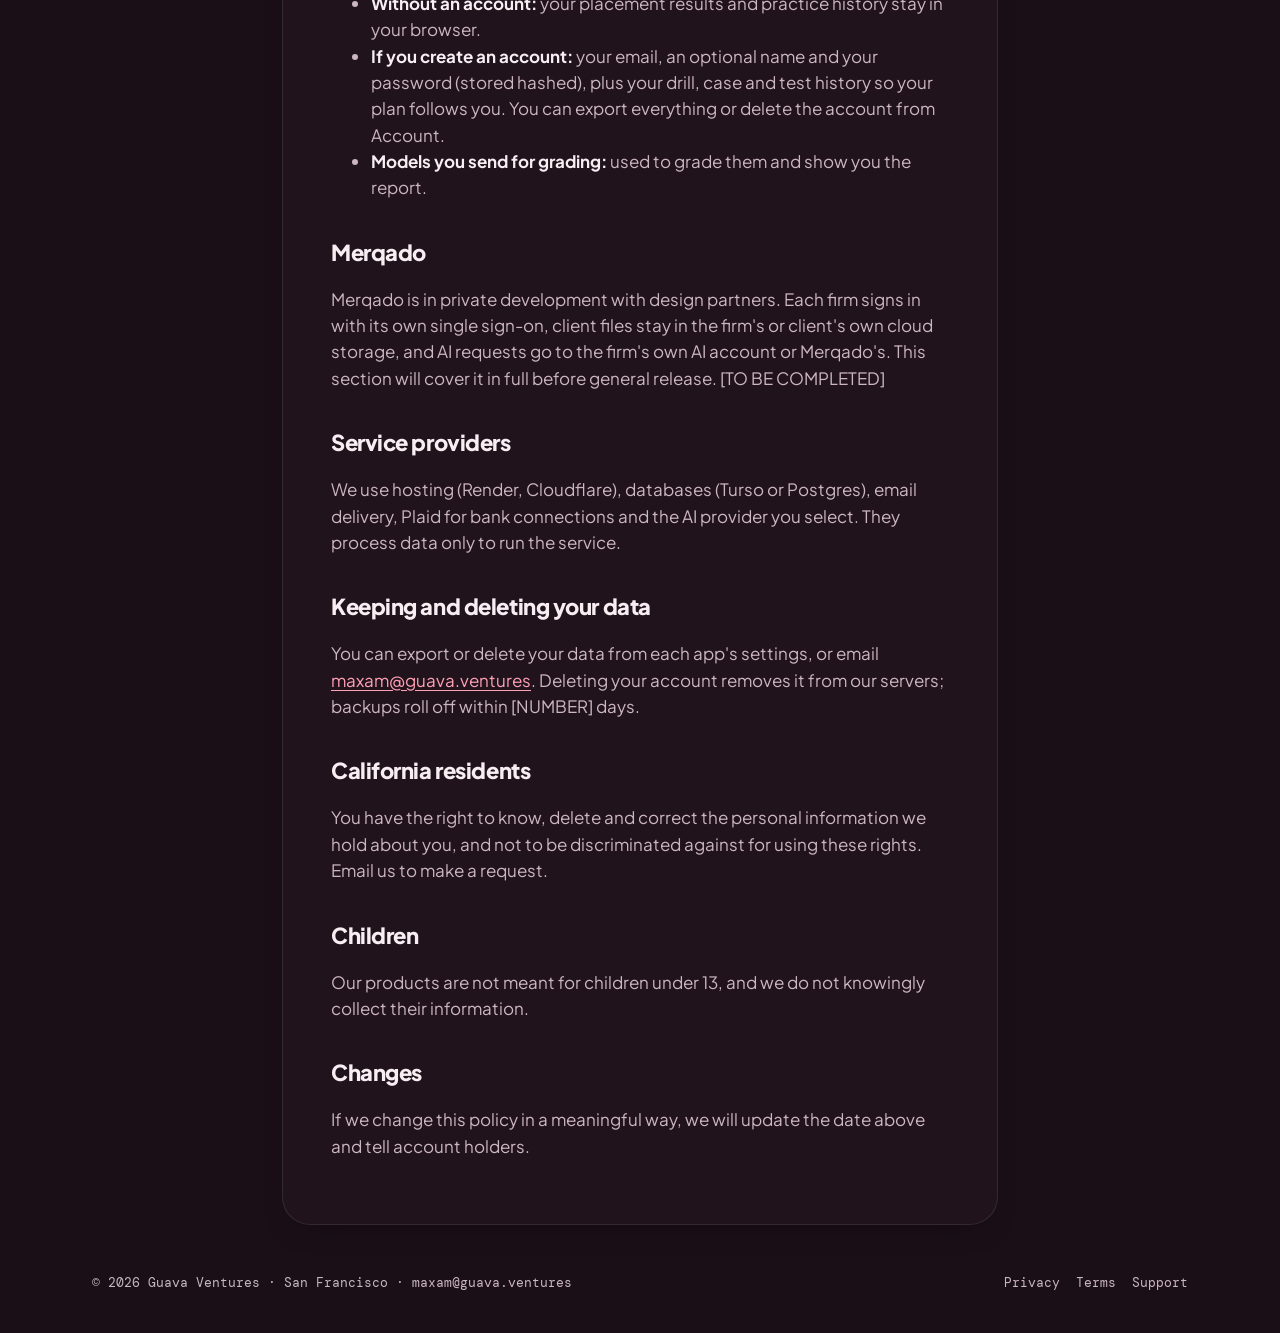
==== commit 13a4205a: "Use maxam@guava.ventures as the site contact email Co-Authored-By: Claude Opus 5.5 <noreply@anthropi" ====
--- a/privacy/index.html
+++ b/privacy/index.html
@@ -8,7 +8,7 @@
 <link rel="icon" href="/favicon.svg" type="image/svg+xml">
 <link rel="apple-touch-icon" href="/apple-touch-icon.png">
 <meta name="theme-color" content="#fff4f2">
-<script>try{var c=JSON.parse(localStorage.getItem("guava-sky-vars")||"null");if(c){var r=document.documentElement;for(var k in c.v)r.style.setProperty(k,c.v[k]);r.dataset.theme=c.t;r.style.colorScheme=c.t;}}catch(e){}</script>
+<script>try{var c=JSON.parse(localStorage.getItem("guava-sky-vars")||"null");if(c){var r=document.documentElement;for(var k in c.v)r.style.setProperty(k,c.v[k]);r.dataset.theme=c.t;r.dataset.style=c.s||"guava";r.style.colorScheme=c.t;}}catch(e){}</script>
 <link rel="preconnect" href="https://fonts.googleapis.com">
 <link rel="preconnect" href="https://fonts.gstatic.com" crossorigin>
 <link rel="stylesheet" href="/assets/site.css">
@@ -32,7 +32,7 @@
 <h1>Privacy policy</h1>
 <p class="meta">Last updated: [DATE]</p>
 <p class="note">Draft. Have a lawyer review this before an app handles payments, health data or children's data.</p>
-<p>[LEGAL ENTITY NAME] ("Guava Ventures", "we") makes guava.u, Guava Poker, Merqado, Offerday and guava.zip for Mac. This policy explains what each product collects, why, and the choices you have. Questions go to <a href="mailto:privacy@guava.ventures">privacy@guava.ventures</a>.</p>
+<p>[LEGAL ENTITY NAME] ("Guava Ventures", "we") makes guava.u, Guava Poker, Merqado, Offerday and guava.zip for Mac. This policy explains what each product collects, why, and the choices you have. Questions go to <a href="mailto:maxam@guava.ventures">maxam@guava.ventures</a>.</p>
 <h2>What we never do</h2>
 <ul><li>We do not sell your personal information.</li><li>We do not use your data for third-party advertising.</li><li>Our apps never move money, place orders or message anyone on your behalf.</li></ul>
 <h2>guava.u</h2>
@@ -62,7 +62,7 @@
 <h2>Service providers</h2>
 <p>We use hosting (Render, Cloudflare), databases (Turso or Postgres), email delivery, Plaid for bank connections and the AI provider you select. They process data only to run the service.</p>
 <h2>Keeping and deleting your data</h2>
-<p>You can export or delete your data from each app's settings, or email <a href="mailto:privacy@guava.ventures">privacy@guava.ventures</a>. Deleting your account removes it from our servers; backups roll off within [NUMBER] days.</p>
+<p>You can export or delete your data from each app's settings, or email <a href="mailto:maxam@guava.ventures">maxam@guava.ventures</a>. Deleting your account removes it from our servers; backups roll off within [NUMBER] days.</p>
 <h2>California residents</h2>
 <p>You have the right to know, delete and correct the personal information we hold about you, and not to be discriminated against for using these rights. Email us to make a request.</p>
 <h2>Children</h2>
@@ -72,7 +72,7 @@
 </div>
 </main>
 <footer class="site-foot wrap-x">
-<span>© 2026 Guava Ventures · San Francisco · <a href="mailto:hello@guava.ventures">hello@guava.ventures</a></span>
+<span>© 2026 Guava Ventures · San Francisco · <a href="mailto:maxam@guava.ventures">maxam@guava.ventures</a></span>
 <nav aria-label="Legal"><a href="/privacy/">Privacy</a><a href="/terms/">Terms</a><a href="/support/">Support</a></nav>
 </footer>
 </div>
--- a/assets/site.css
+++ b/assets/site.css
@@ -50,7 +50,7 @@
   -webkit-backdrop-filter: blur(16px) saturate(1.3); backdrop-filter: blur(16px) saturate(1.3); }
 .icon-btn:hover { border-color: var(--accent); }
 .icon-btn svg { width: 20px; height: 20px; }
-@media (max-width: 860px) { .nav-links a.p { display: none; } }
+@media (max-width: 1240px) { .nav-links a.p { display: none; } }
 
 /* Buttons: pills. */
 .btn { display: inline-flex; align-items: center; justify-content: center; gap: 8px; padding: 13px 24px; border-radius: 999px; border: 0; cursor: pointer;
@@ -75,22 +75,52 @@
 .dot { color: var(--accent); }
 
 /* Hero. */
-.hero { padding-top: clamp(56px, 11vh, 120px); padding-bottom: clamp(56px, 10vh, 112px); display: grid; gap: 28px; justify-items: center; text-align: center; }
-.hero .display { max-width: 15ch; }
-.hero .lead { max-width: 46ch; }
-.hero-ctas { display: flex; flex-wrap: wrap; gap: 12px; justify-content: center; }
-
-/* At a glance: one glass card per product. */
-.glance { padding-bottom: clamp(56px, 9vh, 96px); }
-.glance-grid { display: grid; grid-template-columns: repeat(5, minmax(0, 1fr)); gap: 12px; margin: 0; padding: 0; list-style: none; }
-@media (max-width: 1040px) { .glance-grid { grid-template-columns: repeat(3, minmax(0, 1fr)); } }
-@media (max-width: 680px) { .glance-grid { grid-template-columns: repeat(2, minmax(0, 1fr)); } }
-@media (max-width: 420px) { .glance-grid { grid-template-columns: 1fr; } }
-.glance-card { display: flex; flex-direction: column; gap: 10px; height: 100%; padding: 18px; color: var(--ink); text-decoration: none; transition: transform .2s ease, border-color .2s ease; }
-.glance-card:hover { color: var(--ink); transform: translateY(-2px); border-color: var(--accent-line); }
-.glance-card .num { font-family: var(--f-mono); font-size: 12px; color: var(--ink-faint); }
-.glance-card .name { font-weight: 800; font-size: 19px; letter-spacing: -.015em; }
-.glance-card .what { font-size: 14.5px; color: var(--ink-soft); line-height: 1.45; flex: 1; }
+.hero { padding-top: clamp(40px, 8vh, 96px); padding-bottom: clamp(28px, 4vh, 40px); display: flex; flex-wrap: wrap; align-items: flex-end; justify-content: space-between; gap: 24px 40px; }
+.hero .display { max-width: 13ch; font-size: clamp(44px, 6.4vw, 76px); }
+.hero-ctas { display: flex; flex-wrap: wrap; gap: 12px; }
+
+/* Bento: one glass tile per product, each with a live preview. */
+.bento { padding-bottom: clamp(56px, 9vh, 96px); scroll-margin-top: 80px; }
+.bento-grid { display: grid; grid-template-columns: repeat(4, minmax(0, 1fr)); grid-auto-rows: minmax(176px, auto); gap: 16px; margin: 0; padding: 0; list-style: none; }
+.bento-grid > li { min-width: 0; display: flex; }
+.b-u { grid-column: span 2; grid-row: span 2; }
+.b-poker { grid-column: span 2; }
+@media (max-width: 1040px) { .bento-grid { grid-template-columns: repeat(2, minmax(0, 1fr)); } .b-u { grid-row: span 1; } }
+@media (max-width: 560px) { .bento-grid { grid-template-columns: 1fr; } .b-u, .b-poker { grid-column: span 1; } }
+.bento-tile { flex: 1; display: flex; flex-direction: column; gap: 14px; padding: 18px; border-radius: 24px; color: var(--ink); text-decoration: none; min-width: 0; position: relative; overflow: hidden;
+  transition: transform .2s ease, border-color .2s ease, box-shadow .2s ease; }
+.bento-tile:hover { color: var(--ink); transform: translateY(-3px); border-color: var(--accent-line); }
+.bento-top { display: flex; align-items: center; justify-content: space-between; gap: 10px; }
+.bento-ic { width: 40px; height: 40px; border-radius: 12px; display: grid; place-items: center; font-weight: 800; font-size: 19px; overflow: hidden; flex: none; }
+.bento-ic img { width: 100%; height: 100%; object-fit: cover; display: block; }
+.bento-name { margin-top: auto; display: grid; gap: 2px; }
+.bento-name b { font-weight: 800; font-size: 21px; letter-spacing: -.02em; }
+.bento-name span { font-size: 14.5px; color: var(--ink-soft); line-height: 1.4; }
+.b-u .bento-name b { font-size: clamp(26px, 3vw, 36px); }
+.b-u .bento-name span { font-size: 17px; }
+.bento-letter { width: 100%; height: 100%; display: grid; place-items: center; background: var(--c6-fill); color: var(--c6-on); }
+.bv-shot { display: block; position: relative; border-radius: 14px; overflow: hidden; border: 1px solid color-mix(in srgb, var(--rule) 70%, transparent); background: var(--panel);
+  box-shadow: 0 14px 28px -20px rgba(0,0,0,.55); }
+.bv-shot img { display: block; width: 100%; height: 100%; object-fit: cover; object-position: top left; }
+.bv-shot.desk { aspect-ratio: 16 / 9; }
+.bv-shot.phone { aspect-ratio: 3 / 4; max-width: 220px; }
+.b-u .bv-shot.phone { max-width: 260px; aspect-ratio: 4 / 5; }
+.b-zip .bv-shot.phone, .b-offer .bv-shot, .b-celaya .bv-shot { max-height: 120px; aspect-ratio: auto; height: 120px; }
+.b-zip .bv-shot.phone { max-width: none; }
+.b-agents .bv-shot { height: 120px; aspect-ratio: auto; }
+.b-poker .bento-tile { display: grid; grid-template-columns: minmax(0, 1fr) minmax(0, 300px); grid-template-rows: auto 1fr; column-gap: 24px; }
+.b-poker .bento-top { grid-column: 1; }
+.b-poker .bento-name { grid-column: 1; grid-row: 2; align-self: end; }
+.b-poker .bv-shot { grid-column: 2; grid-row: 1 / span 2; align-self: center; }
+@media (max-width: 560px) { .b-poker .bento-tile { display: flex; } }
+/* Story screenshots. */
+.shot { margin: 0; border-radius: 18px; overflow: hidden; border: 1px solid color-mix(in srgb, var(--rule) 70%, transparent); background: var(--panel); box-shadow: var(--shadow-card); }
+.shot img { display: block; width: 100%; height: auto; }
+.shot.phone { max-width: 300px; margin: 0 auto; }
+.visual.shots-2 { display: grid; grid-template-columns: minmax(0, 1fr); gap: 14px; width: 100%; }
+.shot-icon { display: grid; place-items: center; padding: 24px; }
+.shot-icon img { width: 160px; max-width: 50vw; height: auto; border-radius: 22%; box-shadow: var(--shadow-card); }
+.side-ic img { display: block; border-radius: 9px; }
 .chip { display: inline-flex; align-items: center; gap: 6px; align-self: flex-start; padding: 4px 10px; border-radius: 999px; font-family: var(--f-mono); font-size: 11.5px;
   letter-spacing: .06em; text-transform: uppercase; background: var(--accent-soft); color: var(--accent); }
 .chip i { width: 7px; height: 7px; border-radius: 50%; background: currentColor; }
@@ -275,5 +305,36 @@
 @media (prefers-reduced-motion: reduce) {
   html { scroll-behavior: auto; }
   .reveal { opacity: 1; transform: none; transition: none; }
-  .sheet, .switch::after, .glance-card, .btn { transition: none; }
+  .sheet, .switch::after, .bento-tile, .btn { transition: none; }
 }
+
+/* Style switch (Guava | Normal) and the Light · Dark · System control. */
+.style-cell { display: grid; grid-template-columns: 1fr 1fr; padding: 4px; gap: 4px; border-radius: 16px; background: var(--panel-glass); border: 1px solid var(--rule); }
+.style-cell button, .seg button { font: inherit; font-weight: 700; font-size: 14px; color: var(--ink); background: none; border: 0; border-radius: 12px; cursor: pointer; }
+.style-cell button { display: flex; align-items: center; justify-content: center; gap: 8px; padding: 11px 8px; }
+.style-cell button[aria-checked="true"], .seg button[aria-checked="true"] { background: var(--accent-fill); color: var(--on-accent); }
+.mini { width: 18px; height: 18px; border-radius: 6px; flex: none; border: 1px solid rgba(0,0,0,.12); }
+.mini-normal { background: linear-gradient(135deg, #FAF9F5 50%, #1F1E1D 50%); }
+.seg { display: grid; grid-template-columns: repeat(3, 1fr); padding: 4px; gap: 4px; border-radius: 14px; background: var(--panel-glass); border: 1px solid var(--rule); }
+.seg button { padding: 9px 6px; }
+[data-only][hidden] { display: none !important; }
+
+/* Normal style: one solid ground, solid panels, no sky, sun or blur. */
+:root[data-style="normal"] #backdrop { display: none; }
+:root[data-style="normal"] body { background: var(--ground); }
+:root[data-style="normal"] *, :root[data-style="normal"] *::before { -webkit-backdrop-filter: none !important; backdrop-filter: none !important; }
+:root[data-style="normal"] .card { border-color: var(--rule); }
+:root[data-style="normal"] .phone-screen { background: var(--ground); }
+:root[data-style="normal"] .hero-card { border: 1px solid var(--rule); }
+
+.side { display: flex; flex-wrap: wrap; align-items: baseline; gap: 6px 14px; margin-top: 12px; padding: 18px 22px; }
+.side p { margin: 0; flex: 1 1 320px; color: var(--ink-soft); font-size: 15.5px; }
+
+.sides { display: grid; grid-template-columns: repeat(2, minmax(0, 1fr)); gap: 12px; margin-top: 12px; }
+.sides .side { margin-top: 0; flex-direction: column; align-items: flex-start; gap: 6px; }
+.sides .side p { flex: none; }
+@media (max-width: 760px) { .sides { grid-template-columns: 1fr; } }
+.matrix { display: grid; grid-template-columns: 1.4fr repeat(3, 1fr); gap: 1px; border-radius: 12px; overflow: hidden; background: var(--rule); font-size: 14px; }
+.matrix > * { background: var(--panel); padding: 9px 10px; }
+.matrix .v, .matrix b { font-family: "DM Mono", ui-monospace, monospace; text-align: right; }
+.matrix .meta { text-align: right; }
